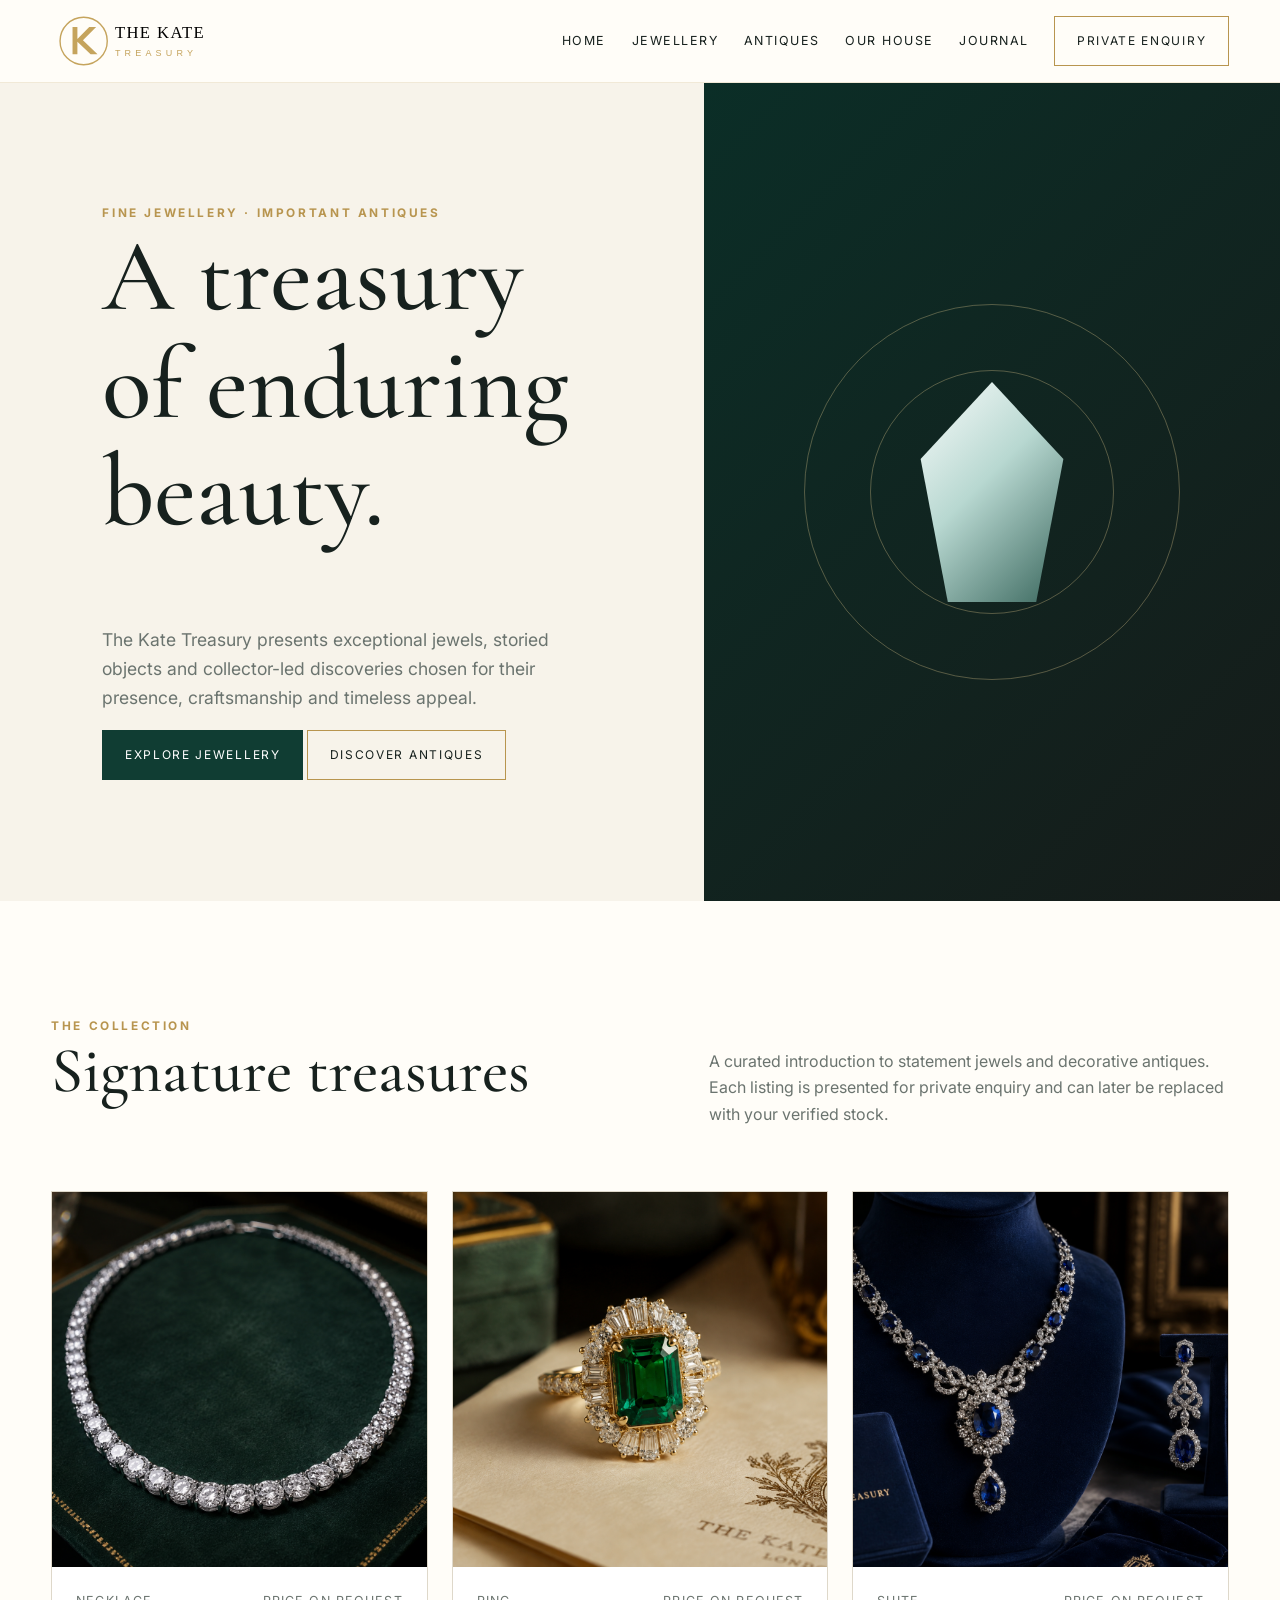
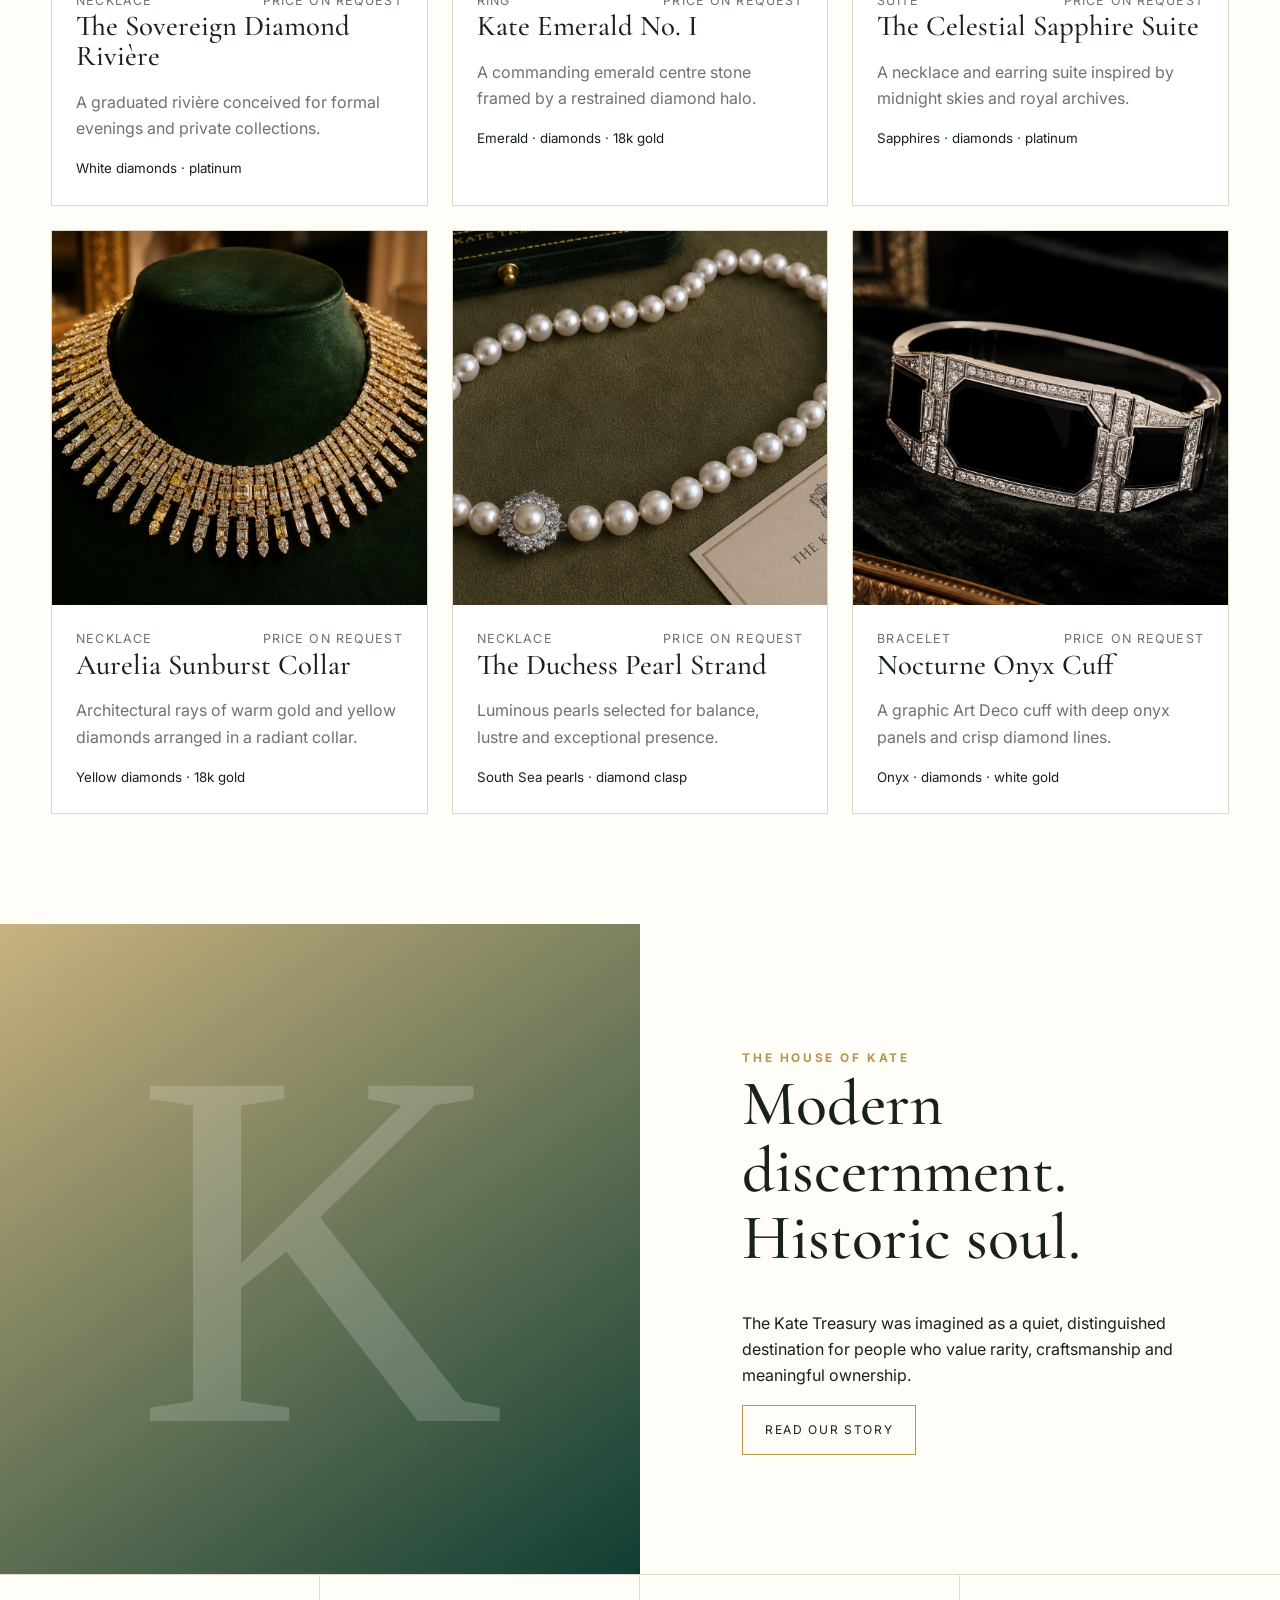
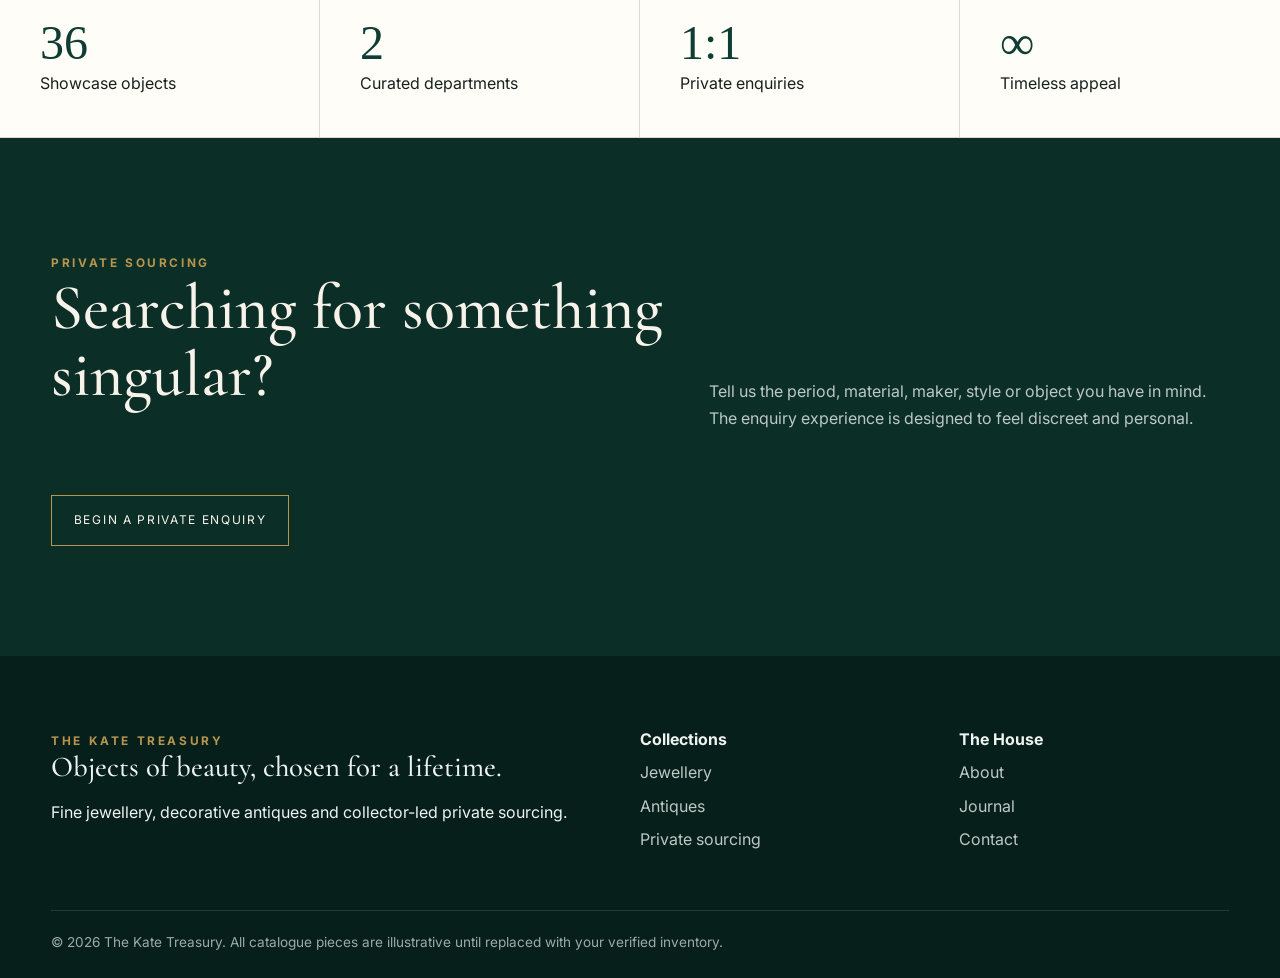
==== index.html @ bd2c29df "first commit" ====
<!DOCTYPE html>
<html lang="en-GB">

<head>
    <meta charset="utf-8">
    <meta name="viewport" content="width=device-width, initial-scale=1">

    <title>The Kate Treasury | Fine Jewellery & Important Antiques</title>

    <meta name="description"
        content="Discover The Kate Treasury, a refined showcase of fine jewellery, statement gemstones, decorative antiques and collector-led private sourcing.">

    <meta name="robots"
        content="index,follow,max-image-preview:large,max-snippet:-1,max-video-preview:-1">

    <link rel="canonical" href="https://thekatetreasury.com/">

    <!-- Open Graph -->
    <meta property="og:type" content="website">
    <meta property="og:site_name" content="The Kate Treasury">
    <meta property="og:title" content="The Kate Treasury | Fine Jewellery & Important Antiques">
    <meta property="og:description"
        content="Discover The Kate Treasury, a refined showcase of fine jewellery, statement gemstones, decorative antiques and collector-led private sourcing.">
    <meta property="og:url" content="https://thekatetreasury.com/">
    <meta property="og:image"
        content="https://thekatetreasury.com/assets/images/products/jewellery-01.svg">

    <!-- Twitter -->
    <meta name="twitter:card" content="summary_large_image">
    <meta name="twitter:title"
        content="The Kate Treasury | Fine Jewellery & Important Antiques">
    <meta name="twitter:description"
        content="Discover The Kate Treasury, a refined showcase of fine jewellery, statement gemstones, decorative antiques and collector-led private sourcing.">
    <meta name="twitter:image"
        content="https://thekatetreasury.com/assets/images/products/jewellery-01.svg">

    <meta name="theme-color" content="#103d33">

    <link rel="icon"
        href="assets/images/brand/favicon.svg"
        type="image/svg+xml">

    <link rel="manifest" href="site.webmanifest">

    <!-- Fonts -->
    <link rel="preconnect"
        href="https://fonts.googleapis.com">

    <link rel="preconnect"
        href="https://fonts.gstatic.com"
        crossorigin>

    <link href="https://fonts.googleapis.com/css2?family=Cormorant+Garamond:wght@400;500;600&family=Inter:wght@400;500;600&display=swap"
        rel="stylesheet">

    <link rel="stylesheet"
        href="assets/css/style.css">

    <!-- Schema -->
    <script type="application/ld+json">
    {
        "@context": "https://schema.org",
        "@type": "Organization",
        "name": "The Kate Treasury",
        "url": "https://thekatetreasury.com/",
        "logo": "https://thekatetreasury.com/assets/images/brand/logo.svg",
        "description": "A private showcase of fine jewellery, decorative antiques and collector-led sourcing.",
        "founder": {
            "@type": "Person",
            "name": "Kate"
        },
        "contactPoint": {
            "@type": "ContactPoint",
            "contactType": "customer enquiries",
            "email": "enquiries@thekatetreasury.com"
        }
    }
    </script>

</head>

<body data-featured="true">

    <!-- Header -->
    <header class="site-header">

        <div class="container nav">

            <a class="brand"
                href="index.html"
                aria-label="The Kate Treasury home">

                <img src="assets/images/brand/logo.svg"
                    alt="The Kate Treasury">

            </a>

            <button class="menu-btn"
                aria-label="Open navigation">
                ☰
            </button>

            <nav class="nav-links"
                aria-label="Primary navigation">

                <a href="index.html">Home</a>

                <a href="pages/jewellery.html">
                    Jewellery
                </a>

                <a href="pages/antiques.html">
                    Antiques
                </a>

                <a href="pages/about.html">
                    Our House
                </a>

                <a href="pages/journal.html">
                    Journal
                </a>

                <a class="btn"
                    href="pages/contact.html">
                    Private Enquiry
                </a>

            </nav>

        </div>

    </header>

    <!-- Main -->
    <main>

        <!-- Hero -->
        <section class="hero">

            <div class="hero-copy">

                <span class="eyebrow">
                    Fine jewellery · Important antiques
                </span>

                <h1>
                    A treasury of enduring beauty.
                </h1>

                <p>
                    The Kate Treasury presents exceptional jewels,
                    storied objects and collector-led discoveries
                    chosen for their presence, craftsmanship and
                    timeless appeal.
                </p>

                <div>

                    <a class="btn btn-solid"
                        href="pages/jewellery.html">

                        Explore Jewellery

                    </a>

                    <a class="btn"
                        href="pages/antiques.html">

                        Discover Antiques

                    </a>

                </div>

            </div>

            <div class="hero-art"
                aria-label="Abstract emerald gemstone artwork">

                <div class="gem"></div>

            </div>

        </section>

        <!-- Featured Collection -->
        <section class="section">

            <div class="container">

                <div class="section-head reveal">

                    <div>

                        <span class="eyebrow">
                            The Collection
                        </span>

                        <h2>
                            Signature treasures
                        </h2>

                    </div>

                    <p>
                        A curated introduction to statement jewels
                        and decorative antiques. Each listing is
                        presented for private enquiry and can later
                        be replaced with your verified stock.
                    </p>

                </div>

                <div id="catalogue-grid"
                    class="grid">

                </div>

            </div>

        </section>

        <!-- About -->
        <section class="split">

            <div class="split-visual"></div>

            <div class="split-copy reveal">

                <span class="eyebrow">
                    The House of Kate
                </span>

                <h2>
                    Modern discernment. Historic soul.
                </h2>

                <p>
                    The Kate Treasury was imagined as a quiet,
                    distinguished destination for people who
                    value rarity, craftsmanship and meaningful
                    ownership.
                </p>

                <a class="btn"
                    href="pages/about.html">

                    Read our story

                </a>

            </div>

        </section>

        <!-- Stats -->
        <section class="stats">

            <div class="stat">
                <strong>36</strong>
                Showcase objects
            </div>

            <div class="stat">
                <strong>2</strong>
                Curated departments
            </div>

            <div class="stat">
                <strong>1:1</strong>
                Private enquiries
            </div>

            <div class="stat">
                <strong>∞</strong>
                Timeless appeal
            </div>

        </section>

        <!-- CTA -->
        <section class="section section-dark">

            <div class="container">

                <div class="section-head reveal">

                    <div>

                        <span class="eyebrow">
                            Private sourcing
                        </span>

                        <h2>
                            Searching for something singular?
                        </h2>

                    </div>

                    <p>
                        Tell us the period, material, maker,
                        style or object you have in mind.
                        The enquiry experience is designed
                        to feel discreet and personal.
                    </p>

                </div>

                <a class="btn"
                    href="pages/contact.html">

                    Begin a private enquiry

                </a>

            </div>

        </section>

    </main>

    <!-- Footer -->
    <footer class="footer">

        <div class="container">

            <div class="footer-grid">

                <div>

                    <span class="eyebrow">
                        The Kate Treasury
                    </span>

                    <h3>
                        Objects of beauty,
                        chosen for a lifetime.
                    </h3>

                    <p>
                        Fine jewellery,
                        decorative antiques
                        and collector-led
                        private sourcing.
                    </p>

                </div>

                <div>

                    <strong>Collections</strong>

                    <a href="pages/jewellery.html">
                        Jewellery
                    </a>

                    <a href="pages/antiques.html">
                        Antiques
                    </a>

                    <a href="pages/contact.html">
                        Private sourcing
                    </a>

                </div>

                <div>

                    <strong>The House</strong>

                    <a href="pages/about.html">
                        About
                    </a>

                    <a href="pages/journal.html">
                        Journal
                    </a>

                    <a href="pages/contact.html">
                        Contact
                    </a>

                </div>

            </div>

            <div class="footer-bottom">

                © <span id="year"></span>
                The Kate Treasury.

                All catalogue pieces are illustrative until
                replaced with your verified inventory.

            </div>

        </div>

    </footer>

    <script src="assets/js/catalogue.js"></script>
    <script src="assets/js/main.js"></script>

</body>

</html>
---- assets/css/style.css ----
:root{--ink:#17211e;--green:#103d33;--green2:#0b2e27;--gold:#b8954f;--gold2:#d9c48b;--ivory:#f7f3ea;--paper:#fffdf8;--muted:#6b746f;--line:#ded8ca;--shadow:0 24px 70px rgba(14,38,31,.12)}*{box-sizing:border-box}html{scroll-behavior:smooth}body{margin:0;background:var(--paper);color:var(--ink);font:16px/1.65 Inter,Arial,sans-serif}img{max-width:100%;display:block}a{color:inherit;text-decoration:none}h1,h2,h3{font-family:"Cormorant Garamond",Georgia,serif;font-weight:500;line-height:1.05;margin:0 0 .6em}h1{font-size:clamp(3.2rem,8vw,7.5rem)}h2{font-size:clamp(2.4rem,5vw,4.6rem)}h3{font-size:1.8rem}.container{width:min(1180px,92%);margin:auto}.eyebrow{text-transform:uppercase;letter-spacing:.22em;font-size:.74rem;color:var(--gold);font-weight:700}.btn{display:inline-flex;align-items:center;justify-content:center;padding:.9rem 1.35rem;border:1px solid var(--gold);text-transform:uppercase;letter-spacing:.14em;font-size:.75rem;transition:.25s;background:transparent}.btn:hover{background:var(--gold);color:white}.btn-solid{background:var(--green);border-color:var(--green);color:white}.site-header{position:sticky;top:0;z-index:20;background:rgba(255,253,248,.92);backdrop-filter:blur(16px);border-bottom:1px solid rgba(184,149,79,.2)}.nav{height:82px;display:flex;align-items:center;justify-content:space-between}.brand img{width:250px;height:auto}.nav-links{display:flex;gap:1.6rem;align-items:center;font-size:.78rem;text-transform:uppercase;letter-spacing:.12em}.menu-btn{display:none;border:0;background:none;font-size:1.5rem}.hero{min-height:calc(100vh - 82px);display:grid;grid-template-columns:1.1fr .9fr;background:var(--ivory)}.hero-copy{display:flex;flex-direction:column;justify-content:center;padding:8vw}.hero-copy p{max-width:650px;font-size:1.1rem;color:var(--muted)}.hero-art{background:linear-gradient(135deg,var(--green2),#161b19);position:relative;overflow:hidden;display:grid;place-items:center}.hero-art:before,.hero-art:after{content:"";position:absolute;border:1px solid rgba(217,196,139,.35);border-radius:50%}.hero-art:before{width:65%;aspect-ratio:1}.hero-art:after{width:42%;aspect-ratio:1}.gem{width:170px;height:220px;background:linear-gradient(135deg,#fff, #b8d8d1 45%,#315f55);clip-path:polygon(50% 0,92% 35%,76% 100%,24% 100%,8% 35%);filter:drop-shadow(0 35px 30px rgba(0,0,0,.4));z-index:2}.section{padding:110px 0}.section-dark{background:var(--green2);color:var(--ivory)}.section-head{display:flex;align-items:end;justify-content:space-between;gap:2rem;margin-bottom:3rem}.section-head p{max-width:520px;color:var(--muted)}.section-dark .section-head p{color:#bdc8c4}.grid{display:grid;grid-template-columns:repeat(3,1fr);gap:24px}.card{background:white;border:1px solid var(--line);transition:.3s}.card:hover{transform:translateY(-7px);box-shadow:var(--shadow)}.card-media{aspect-ratio:1/1;overflow:hidden;background:#102f29}.card-media img{width:100%;height:100%;object-fit:cover;transition:.5s}.card:hover .card-media img{transform:scale(1.03)}.card-body{padding:1.5rem}.card-meta{display:flex;justify-content:space-between;gap:1rem;color:var(--muted);font-size:.78rem;text-transform:uppercase;letter-spacing:.09em}.card p{color:var(--muted);margin:.8rem 0}.split{display:grid;grid-template-columns:1fr 1fr;align-items:center}.split-copy{padding:8vw}.split-visual{min-height:650px;background:linear-gradient(145deg,#c9b27f,var(--green));position:relative}.split-visual:after{content:"K";position:absolute;inset:0;display:grid;place-items:center;font:32rem/1 Georgia;color:rgba(255,255,255,.17)}.stats{display:grid;grid-template-columns:repeat(4,1fr);border-top:1px solid var(--line);border-bottom:1px solid var(--line)}.stat{padding:2.5rem;border-right:1px solid var(--line)}.stat:last-child{border:0}.stat strong{display:block;font:3rem Georgia;color:var(--green)}.page-hero{padding:110px 0 70px;background:var(--ivory);border-bottom:1px solid var(--line)}.filters{display:flex;gap:.8rem;flex-wrap:wrap;margin:2rem 0}.filter{border:1px solid var(--line);background:white;padding:.65rem 1rem;cursor:pointer}.filter.active{background:var(--green);color:white;border-color:var(--green)}.prose{max-width:780px}.prose p{font-size:1.08rem;color:var(--muted)}.contact-grid{display:grid;grid-template-columns:.9fr 1.1fr;gap:70px}.form{display:grid;gap:1rem}.form input,.form textarea,.form select{width:100%;padding:1rem;border:1px solid var(--line);background:white;font:inherit}.form textarea{min-height:170px}.notice{padding:1rem;border-left:3px solid var(--gold);background:var(--ivory);color:var(--muted)}.journal-grid{display:grid;grid-template-columns:repeat(3,1fr);gap:24px}.article-card{padding:2rem;background:var(--ivory);min-height:310px;display:flex;flex-direction:column;justify-content:flex-end}.footer{background:#071f1a;color:#eef3f0;padding:70px 0 25px}.footer-grid{display:grid;grid-template-columns:2fr 1fr 1fr;gap:50px}.footer a{display:block;color:#bdc8c4;margin:.45rem 0}.footer-bottom{margin-top:50px;padding-top:20px;border-top:1px solid rgba(255,255,255,.12);font-size:.85rem;color:#9bacA6}.reveal{opacity:0;transform:translateY(20px);transition:.7s}.reveal.visible{opacity:1;transform:none}@media(max-width:900px){.nav-links{display:none;position:absolute;top:82px;left:0;right:0;background:var(--paper);padding:1.5rem;flex-direction:column;border-bottom:1px solid var(--line)}.nav-links.open{display:flex}.menu-btn{display:block}.hero,.split,.contact-grid{grid-template-columns:1fr}.hero-art{min-height:500px}.grid,.journal-grid{grid-template-columns:repeat(2,1fr)}.stats{grid-template-columns:repeat(2,1fr)}.footer-grid{grid-template-columns:1fr 1fr}}@media(max-width:600px){.brand img{width:205px}.hero-copy{padding:80px 6%}.grid,.journal-grid,.footer-grid{grid-template-columns:1fr}.section{padding:75px 0}.section-head{align-items:start;flex-direction:column}.stats{grid-template-columns:1fr}.stat{border-right:0;border-bottom:1px solid var(--line)}h1{font-size:3.4rem}}
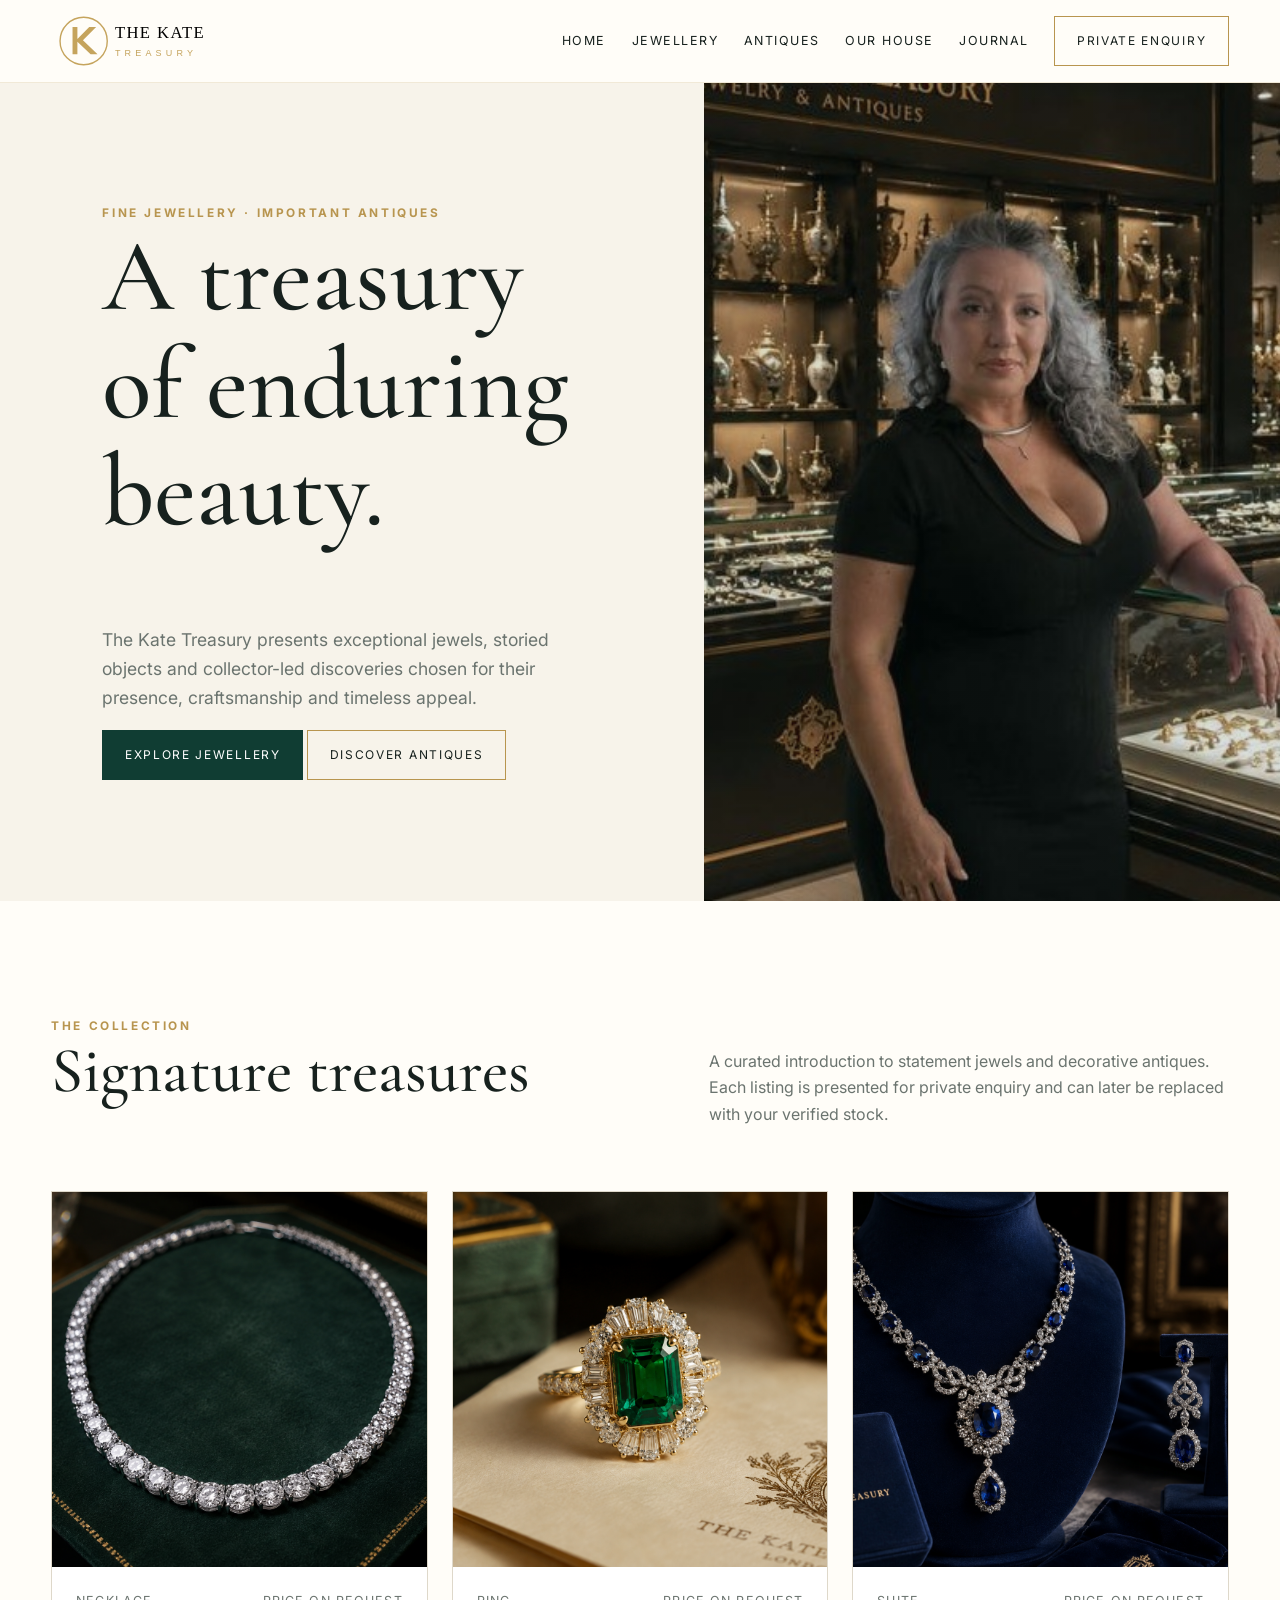
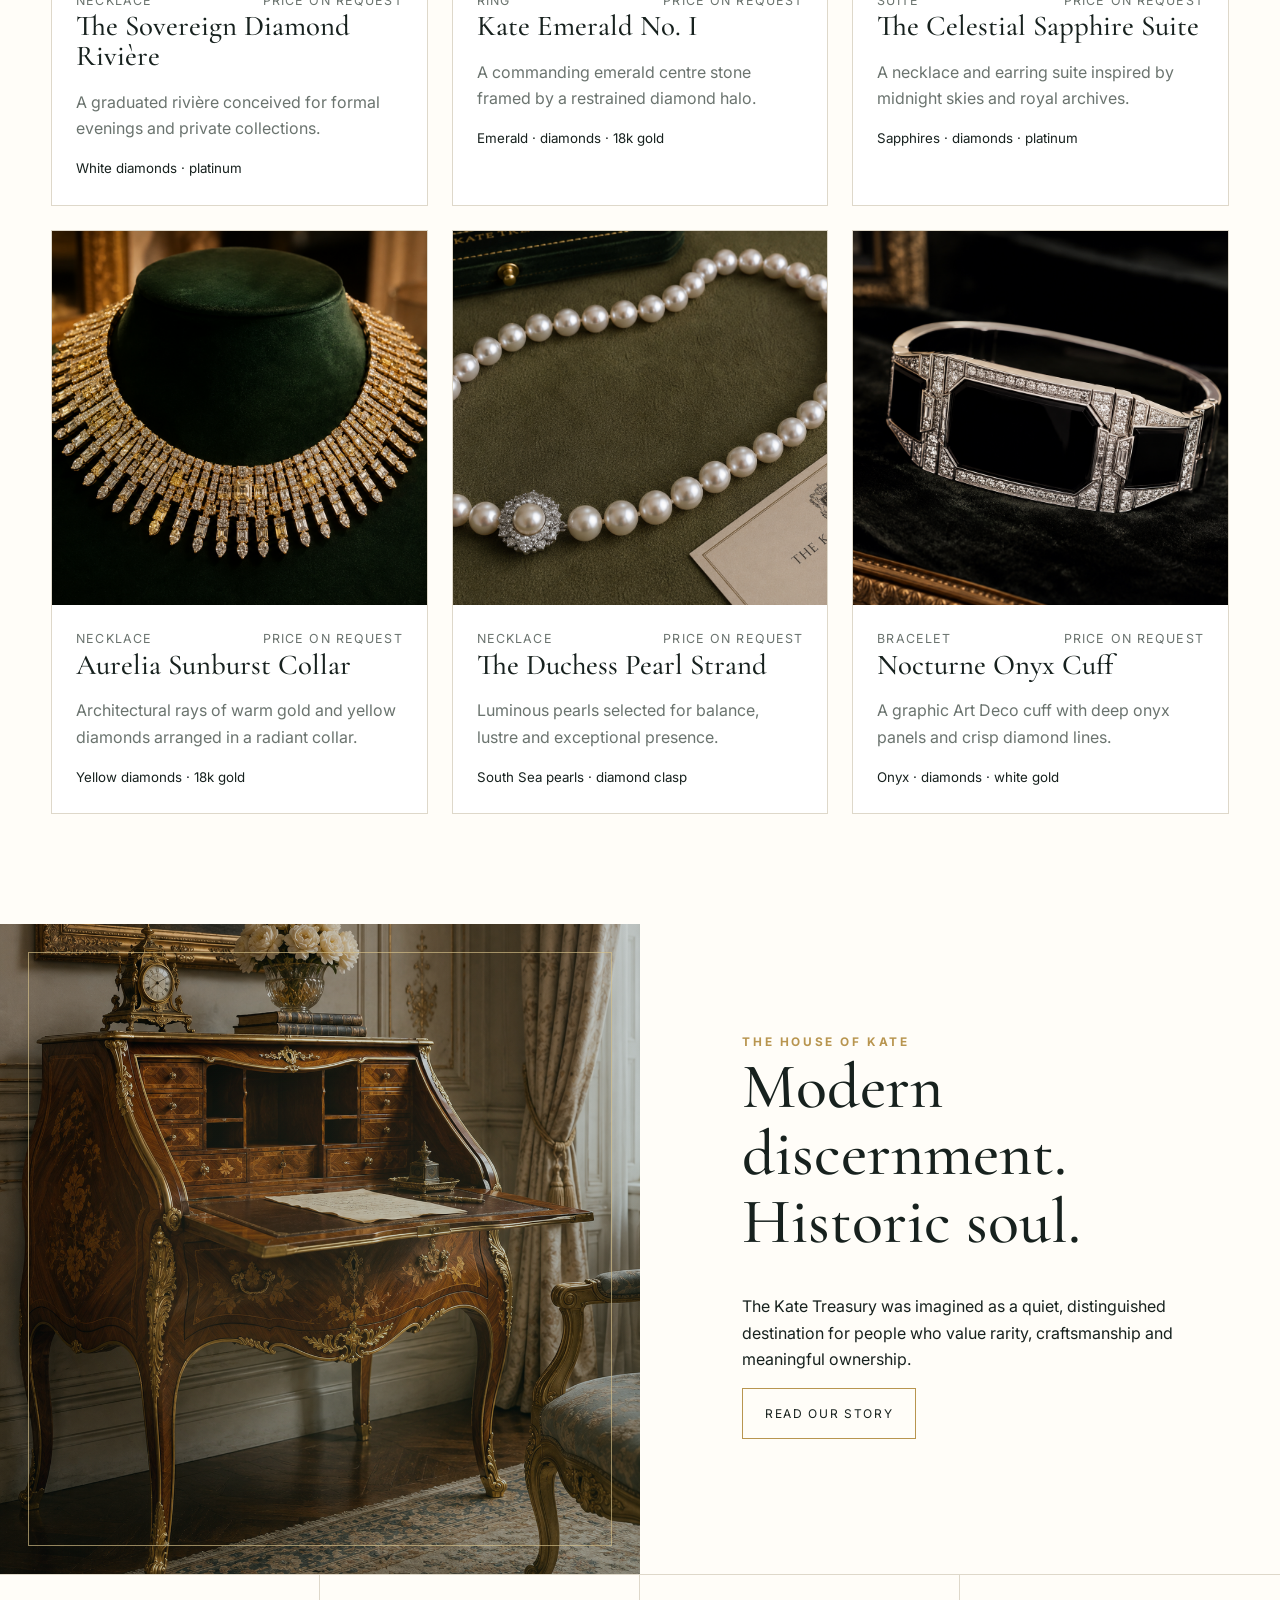
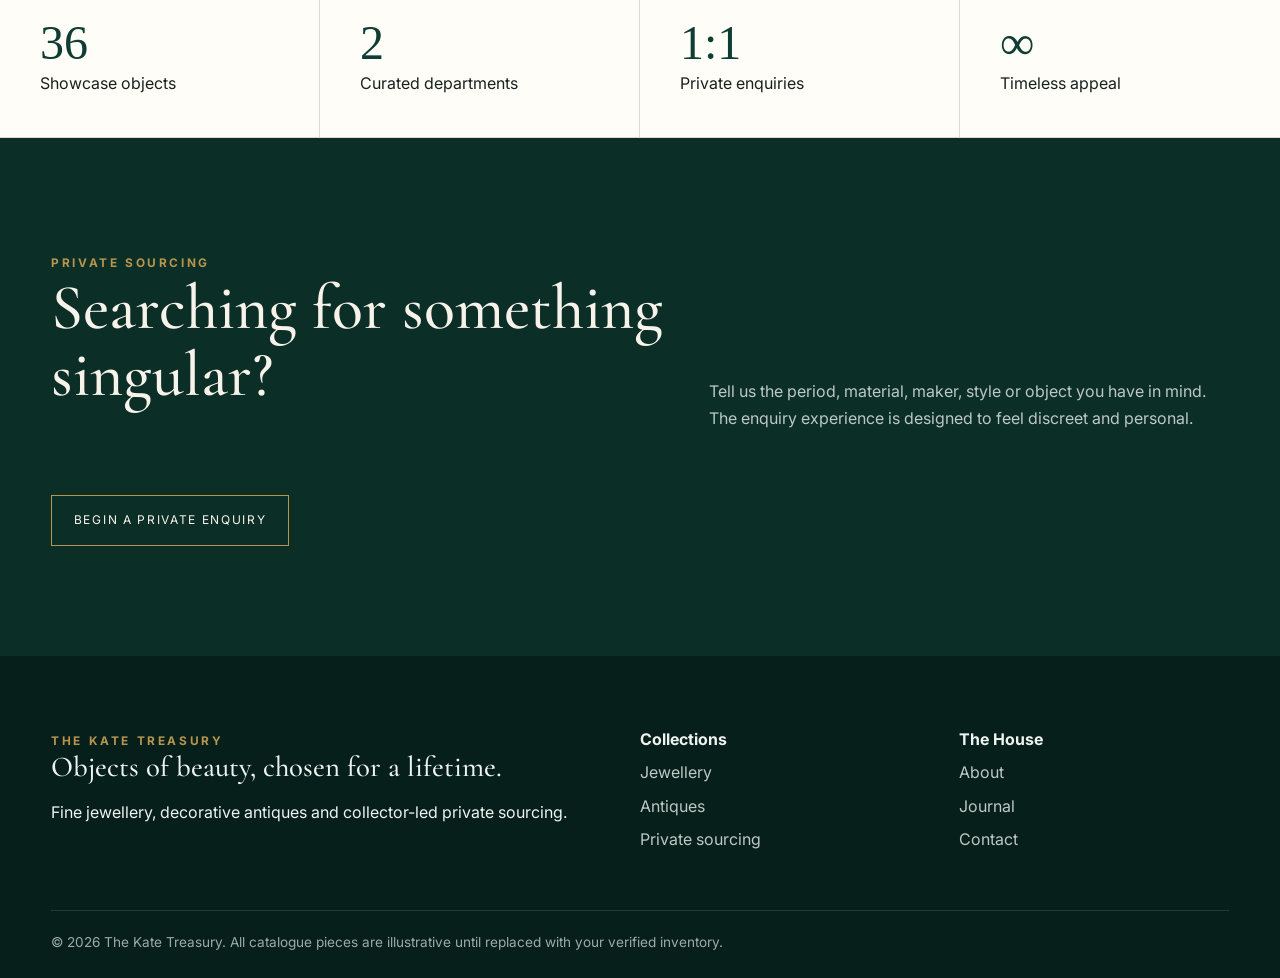
==== commit 55fe8993: "updated interface" ====
--- a/index.html
+++ b/index.html
@@ -72,7 +72,7 @@
         "contactPoint": {
             "@type": "ContactPoint",
             "contactType": "customer enquiries",
-            "email": "enquiries@thekatetreasury.com"
+            "email": "thekatetreasury@.com"
         }
     }
     </script>
@@ -178,8 +178,6 @@
             <div class="hero-art"
                 aria-label="Abstract emerald gemstone artwork">
 
-                <div class="gem"></div>
-
             </div>
 
         </section>
--- a/assets/css/style.css
+++ b/assets/css/style.css
@@ -1,2 +1,745 @@
-
-:root{--ink:#17211e;--green:#103d33;--green2:#0b2e27;--gold:#b8954f;--gold2:#d9c48b;--ivory:#f7f3ea;--paper:#fffdf8;--muted:#6b746f;--line:#ded8ca;--shadow:0 24px 70px rgba(14,38,31,.12)}*{box-sizing:border-box}html{scroll-behavior:smooth}body{margin:0;background:var(--paper);color:var(--ink);font:16px/1.65 Inter,Arial,sans-serif}img{max-width:100%;display:block}a{color:inherit;text-decoration:none}h1,h2,h3{font-family:"Cormorant Garamond",Georgia,serif;font-weight:500;line-height:1.05;margin:0 0 .6em}h1{font-size:clamp(3.2rem,8vw,7.5rem)}h2{font-size:clamp(2.4rem,5vw,4.6rem)}h3{font-size:1.8rem}.container{width:min(1180px,92%);margin:auto}.eyebrow{text-transform:uppercase;letter-spacing:.22em;font-size:.74rem;color:var(--gold);font-weight:700}.btn{display:inline-flex;align-items:center;justify-content:center;padding:.9rem 1.35rem;border:1px solid var(--gold);text-transform:uppercase;letter-spacing:.14em;font-size:.75rem;transition:.25s;background:transparent}.btn:hover{background:var(--gold);color:white}.btn-solid{background:var(--green);border-color:var(--green);color:white}.site-header{position:sticky;top:0;z-index:20;background:rgba(255,253,248,.92);backdrop-filter:blur(16px);border-bottom:1px solid rgba(184,149,79,.2)}.nav{height:82px;display:flex;align-items:center;justify-content:space-between}.brand img{width:250px;height:auto}.nav-links{display:flex;gap:1.6rem;align-items:center;font-size:.78rem;text-transform:uppercase;letter-spacing:.12em}.menu-btn{display:none;border:0;background:none;font-size:1.5rem}.hero{min-height:calc(100vh - 82px);display:grid;grid-template-columns:1.1fr .9fr;background:var(--ivory)}.hero-copy{display:flex;flex-direction:column;justify-content:center;padding:8vw}.hero-copy p{max-width:650px;font-size:1.1rem;color:var(--muted)}.hero-art{background:linear-gradient(135deg,var(--green2),#161b19);position:relative;overflow:hidden;display:grid;place-items:center}.hero-art:before,.hero-art:after{content:"";position:absolute;border:1px solid rgba(217,196,139,.35);border-radius:50%}.hero-art:before{width:65%;aspect-ratio:1}.hero-art:after{width:42%;aspect-ratio:1}.gem{width:170px;height:220px;background:linear-gradient(135deg,#fff, #b8d8d1 45%,#315f55);clip-path:polygon(50% 0,92% 35%,76% 100%,24% 100%,8% 35%);filter:drop-shadow(0 35px 30px rgba(0,0,0,.4));z-index:2}.section{padding:110px 0}.section-dark{background:var(--green2);color:var(--ivory)}.section-head{display:flex;align-items:end;justify-content:space-between;gap:2rem;margin-bottom:3rem}.section-head p{max-width:520px;color:var(--muted)}.section-dark .section-head p{color:#bdc8c4}.grid{display:grid;grid-template-columns:repeat(3,1fr);gap:24px}.card{background:white;border:1px solid var(--line);transition:.3s}.card:hover{transform:translateY(-7px);box-shadow:var(--shadow)}.card-media{aspect-ratio:1/1;overflow:hidden;background:#102f29}.card-media img{width:100%;height:100%;object-fit:cover;transition:.5s}.card:hover .card-media img{transform:scale(1.03)}.card-body{padding:1.5rem}.card-meta{display:flex;justify-content:space-between;gap:1rem;color:var(--muted);font-size:.78rem;text-transform:uppercase;letter-spacing:.09em}.card p{color:var(--muted);margin:.8rem 0}.split{display:grid;grid-template-columns:1fr 1fr;align-items:center}.split-copy{padding:8vw}.split-visual{min-height:650px;background:linear-gradient(145deg,#c9b27f,var(--green));position:relative}.split-visual:after{content:"K";position:absolute;inset:0;display:grid;place-items:center;font:32rem/1 Georgia;color:rgba(255,255,255,.17)}.stats{display:grid;grid-template-columns:repeat(4,1fr);border-top:1px solid var(--line);border-bottom:1px solid var(--line)}.stat{padding:2.5rem;border-right:1px solid var(--line)}.stat:last-child{border:0}.stat strong{display:block;font:3rem Georgia;color:var(--green)}.page-hero{padding:110px 0 70px;background:var(--ivory);border-bottom:1px solid var(--line)}.filters{display:flex;gap:.8rem;flex-wrap:wrap;margin:2rem 0}.filter{border:1px solid var(--line);background:white;padding:.65rem 1rem;cursor:pointer}.filter.active{background:var(--green);color:white;border-color:var(--green)}.prose{max-width:780px}.prose p{font-size:1.08rem;color:var(--muted)}.contact-grid{display:grid;grid-template-columns:.9fr 1.1fr;gap:70px}.form{display:grid;gap:1rem}.form input,.form textarea,.form select{width:100%;padding:1rem;border:1px solid var(--line);background:white;font:inherit}.form textarea{min-height:170px}.notice{padding:1rem;border-left:3px solid var(--gold);background:var(--ivory);color:var(--muted)}.journal-grid{display:grid;grid-template-columns:repeat(3,1fr);gap:24px}.article-card{padding:2rem;background:var(--ivory);min-height:310px;display:flex;flex-direction:column;justify-content:flex-end}.footer{background:#071f1a;color:#eef3f0;padding:70px 0 25px}.footer-grid{display:grid;grid-template-columns:2fr 1fr 1fr;gap:50px}.footer a{display:block;color:#bdc8c4;margin:.45rem 0}.footer-bottom{margin-top:50px;padding-top:20px;border-top:1px solid rgba(255,255,255,.12);font-size:.85rem;color:#9bacA6}.reveal{opacity:0;transform:translateY(20px);transition:.7s}.reveal.visible{opacity:1;transform:none}@media(max-width:900px){.nav-links{display:none;position:absolute;top:82px;left:0;right:0;background:var(--paper);padding:1.5rem;flex-direction:column;border-bottom:1px solid var(--line)}.nav-links.open{display:flex}.menu-btn{display:block}.hero,.split,.contact-grid{grid-template-columns:1fr}.hero-art{min-height:500px}.grid,.journal-grid{grid-template-columns:repeat(2,1fr)}.stats{grid-template-columns:repeat(2,1fr)}.footer-grid{grid-template-columns:1fr 1fr}}@media(max-width:600px){.brand img{width:205px}.hero-copy{padding:80px 6%}.grid,.journal-grid,.footer-grid{grid-template-columns:1fr}.section{padding:75px 0}.section-head{align-items:start;flex-direction:column}.stats{grid-template-columns:1fr}.stat{border-right:0;border-bottom:1px solid var(--line)}h1{font-size:3.4rem}}
+:root {
+    --ink: #17211e;
+    --green: #103d33;
+    --green2: #0b2e27;
+    --gold: #b8954f;
+    --gold2: #d9c48b;
+    --ivory: #f7f3ea;
+    --paper: #fffdf8;
+    --muted: #6b746f;
+    --line: #ded8ca;
+    --shadow: 0 24px 70px rgba(14, 38, 31, .12);
+}
+
+
+/* =========================
+   GLOBAL
+   ========================= */
+
+* {
+    box-sizing: border-box;
+}
+
+html {
+    scroll-behavior: smooth;
+}
+
+body {
+    margin: 0;
+    background: var(--paper);
+    color: var(--ink);
+    font: 16px/1.65 Inter, Arial, sans-serif;
+}
+
+img {
+    max-width: 100%;
+    display: block;
+}
+
+a {
+    color: inherit;
+    text-decoration: none;
+}
+
+h1,
+h2,
+h3 {
+    font-family: "Cormorant Garamond", Georgia, serif;
+    font-weight: 500;
+    line-height: 1.05;
+    margin: 0 0 .6em;
+}
+
+h1 {
+    font-size: clamp(3.2rem, 8vw, 7.5rem);
+}
+
+h2 {
+    font-size: clamp(2.4rem, 5vw, 4.6rem);
+}
+
+h3 {
+    font-size: 1.8rem;
+}
+
+.container {
+    width: min(1180px, 92%);
+    margin: auto;
+}
+
+
+/* =========================
+   TEXT
+   ========================= */
+
+.eyebrow {
+    text-transform: uppercase;
+    letter-spacing: .22em;
+    font-size: .74rem;
+    color: var(--gold);
+    font-weight: 700;
+}
+
+
+/* =========================
+   BUTTONS
+   ========================= */
+
+.btn {
+    display: inline-flex;
+    align-items: center;
+    justify-content: center;
+    padding: .9rem 1.35rem;
+    border: 1px solid var(--gold);
+    text-transform: uppercase;
+    letter-spacing: .14em;
+    font-size: .75rem;
+    transition: .25s;
+    background: transparent;
+}
+
+.btn:hover {
+    background: var(--gold);
+    color: white;
+}
+
+.btn-solid {
+    background: var(--green);
+    border-color: var(--green);
+    color: white;
+}
+
+
+/* =========================
+   HEADER
+   ========================= */
+
+.site-header {
+    position: sticky;
+    top: 0;
+    z-index: 20;
+    background: rgba(255, 253, 248, .92);
+    backdrop-filter: blur(16px);
+    border-bottom: 1px solid rgba(184, 149, 79, .2);
+}
+
+.nav {
+    height: 82px;
+    display: flex;
+    align-items: center;
+    justify-content: space-between;
+}
+
+.brand img {
+    width: 250px;
+    height: auto;
+}
+
+.nav-links {
+    display: flex;
+    gap: 1.6rem;
+    align-items: center;
+    font-size: .78rem;
+    text-transform: uppercase;
+    letter-spacing: .12em;
+}
+
+.menu-btn {
+    display: none;
+    border: 0;
+    background: none;
+    font-size: 1.5rem;
+}
+
+
+/* =========================
+   HERO SECTION
+   ========================= */
+
+.hero {
+    min-height: calc(100vh - 82px);
+    display: grid;
+    grid-template-columns: 1.1fr .9fr;
+    background: var(--ivory);
+}
+
+.hero-copy {
+    display: flex;
+    flex-direction: column;
+    justify-content: center;
+    padding: 8vw;
+}
+
+.hero-copy p {
+    max-width: 650px;
+    font-size: 1.1rem;
+    color: var(--muted);
+}
+
+
+/* =========================
+   HERO IMAGE
+   ========================= */
+
+.hero-art {
+    position: relative;
+    overflow: hidden;
+
+    background-image:
+        linear-gradient(
+            rgba(11, 46, 39, .15),
+            rgba(11, 46, 39, .15)
+        ),
+        url("../images/brand/kate.jpg");
+
+    background-size: cover;
+    background-position: center;
+    background-repeat: no-repeat;
+
+    display: grid;
+    place-items: center;
+}
+
+
+
+/* =========================
+   GENERAL SECTIONS
+   ========================= */
+
+.section {
+    padding: 110px 0;
+}
+
+.section-dark {
+    background: var(--green2);
+    color: var(--ivory);
+}
+
+.section-head {
+    display: flex;
+    align-items: end;
+    justify-content: space-between;
+    gap: 2rem;
+    margin-bottom: 3rem;
+}
+
+.section-head p {
+    max-width: 520px;
+    color: var(--muted);
+}
+
+.section-dark .section-head p {
+    color: #bdc8c4;
+}
+
+
+/* =========================
+   PRODUCT GRID
+   ========================= */
+
+.grid {
+    display: grid;
+    grid-template-columns: repeat(3, 1fr);
+    gap: 24px;
+}
+
+.card {
+    background: white;
+    border: 1px solid var(--line);
+    transition: .3s;
+}
+
+.card:hover {
+    transform: translateY(-7px);
+    box-shadow: var(--shadow);
+}
+
+.card-media {
+    aspect-ratio: 1 / 1;
+    overflow: hidden;
+    background: #102f29;
+}
+
+.card-media img {
+    width: 100%;
+    height: 100%;
+    object-fit: cover;
+    transition: .5s;
+}
+
+.card:hover .card-media img {
+    transform: scale(1.03);
+}
+
+.card-body {
+    padding: 1.5rem;
+}
+
+.card-meta {
+    display: flex;
+    justify-content: space-between;
+    gap: 1rem;
+
+    color: var(--muted);
+
+    font-size: .78rem;
+    text-transform: uppercase;
+    letter-spacing: .09em;
+}
+
+.card p {
+    color: var(--muted);
+    margin: .8rem 0;
+}
+
+
+/* =========================
+   SPLIT SECTION
+   ========================= */
+
+.split {
+    display: grid;
+    grid-template-columns: 1fr 1fr;
+    align-items: stretch;
+}
+
+.split-copy {
+    padding: 8vw;
+}
+
+
+/* =========================
+   SPLIT IMAGE
+   ========================= */
+
+.split-visual {
+    position: relative;
+
+    min-height: 650px;
+
+    overflow: hidden;
+
+    background-image:
+        linear-gradient(
+            135deg,
+            rgba(11, 46, 39, .08),
+            rgba(11, 46, 39, .28)
+        ),
+        url("../images/products/antiques-04.jpg");
+
+    background-size: cover;
+    background-position: center;
+    background-repeat: no-repeat;
+
+    isolation: isolate;
+}
+
+
+/* Gold frame around split image */
+
+.split-visual::before {
+    content: "";
+
+    position: absolute;
+    inset: 28px;
+
+    border: 1px solid rgba(217, 196, 139, .65);
+
+    pointer-events: none;
+
+    z-index: 2;
+}
+
+
+/* Soft luxury glow */
+
+.split-visual::after {
+    content: "";
+
+    position: absolute;
+
+    width: 420px;
+    height: 420px;
+
+    left: 50%;
+    top: 50%;
+
+    transform: translate(-50%, -50%);
+
+    border-radius: 50%;
+
+    background: rgba(217, 196, 139, .08);
+
+    filter: blur(35px);
+
+    pointer-events: none;
+
+    z-index: 1;
+}
+
+
+/* =========================
+   STATS
+   ========================= */
+
+.stats {
+    display: grid;
+    grid-template-columns: repeat(4, 1fr);
+
+    border-top: 1px solid var(--line);
+    border-bottom: 1px solid var(--line);
+}
+
+.stat {
+    padding: 2.5rem;
+    border-right: 1px solid var(--line);
+}
+
+.stat:last-child {
+    border: 0;
+}
+
+.stat strong {
+    display: block;
+
+    font: 3rem Georgia;
+
+    color: var(--green);
+}
+
+
+/* =========================
+   PAGE HERO
+   ========================= */
+
+.page-hero {
+    padding: 110px 0 70px;
+
+    background: var(--ivory);
+
+    border-bottom: 1px solid var(--line);
+}
+
+
+/* =========================
+   FILTERS
+   ========================= */
+
+.filters {
+    display: flex;
+    gap: .8rem;
+    flex-wrap: wrap;
+
+    margin: 2rem 0;
+}
+
+.filter {
+    border: 1px solid var(--line);
+
+    background: white;
+
+    padding: .65rem 1rem;
+
+    cursor: pointer;
+}
+
+.filter.active {
+    background: var(--green);
+    color: white;
+
+    border-color: var(--green);
+}
+
+
+/* =========================
+   CONTENT
+   ========================= */
+
+.prose {
+    max-width: 780px;
+}
+
+.prose p {
+    font-size: 1.08rem;
+    color: var(--muted);
+}
+
+
+/* =========================
+   CONTACT
+   ========================= */
+
+.contact-grid {
+    display: grid;
+    grid-template-columns: .9fr 1.1fr;
+
+    gap: 70px;
+}
+
+.form {
+    display: grid;
+    gap: 1rem;
+}
+
+.form input,
+.form textarea,
+.form select {
+    width: 100%;
+
+    padding: 1rem;
+
+    border: 1px solid var(--line);
+
+    background: white;
+
+    font: inherit;
+}
+
+.form textarea {
+    min-height: 170px;
+}
+
+.notice {
+    padding: 1rem;
+
+    border-left: 3px solid var(--gold);
+
+    background: var(--ivory);
+
+    color: var(--muted);
+}
+
+
+/* =========================
+   JOURNAL
+   ========================= */
+
+.journal-grid {
+    display: grid;
+    grid-template-columns: repeat(3, 1fr);
+
+    gap: 24px;
+}
+
+.article-card {
+    padding: 2rem;
+
+    background: var(--ivory);
+
+    min-height: 310px;
+
+    display: flex;
+    flex-direction: column;
+    justify-content: flex-end;
+}
+
+
+/* =========================
+   FOOTER
+   ========================= */
+
+.footer {
+    background: #071f1a;
+
+    color: #eef3f0;
+
+    padding: 70px 0 25px;
+}
+
+.footer-grid {
+    display: grid;
+
+    grid-template-columns: 2fr 1fr 1fr;
+
+    gap: 50px;
+}
+
+.footer a {
+    display: block;
+
+    color: #bdc8c4;
+
+    margin: .45rem 0;
+}
+
+.footer-bottom {
+    margin-top: 50px;
+
+    padding-top: 20px;
+
+    border-top: 1px solid rgba(255, 255, 255, .12);
+
+    font-size: .85rem;
+
+    color: #9baca6;
+}
+
+
+/* =========================
+   REVEAL ANIMATION
+   ========================= */
+
+.reveal {
+    opacity: 0;
+
+    transform: translateY(20px);
+
+    transition: .7s;
+}
+
+.reveal.visible {
+    opacity: 1;
+
+    transform: none;
+}
+
+
+/* =========================
+   TABLET
+   ========================= */
+
+@media (max-width: 900px) {
+
+    .nav-links {
+        display: none;
+
+        position: absolute;
+
+        top: 82px;
+        left: 0;
+        right: 0;
+
+        background: var(--paper);
+
+        padding: 1.5rem;
+
+        flex-direction: column;
+
+        border-bottom: 1px solid var(--line);
+    }
+
+    .nav-links.open {
+        display: flex;
+    }
+
+    .menu-btn {
+        display: block;
+    }
+
+    .hero,
+    .split,
+    .contact-grid {
+        grid-template-columns: 1fr;
+    }
+
+    .hero-art {
+        min-height: 500px;
+
+        background-position: center center;
+    }
+
+    .split-visual {
+        min-height: 560px;
+
+        background-position: center center;
+    }
+
+    .grid,
+    .journal-grid {
+        grid-template-columns: repeat(2, 1fr);
+    }
+
+    .stats {
+        grid-template-columns: repeat(2, 1fr);
+    }
+
+    .footer-grid {
+        grid-template-columns: 1fr 1fr;
+    }
+}
+
+
+/* =========================
+   MOBILE
+   ========================= */
+
+@media (max-width: 600px) {
+
+    .brand img {
+        width: 205px;
+    }
+
+    .hero-copy {
+        padding: 80px 6%;
+    }
+
+    .hero-art {
+        min-height: 420px;
+
+        background-position: center center;
+    }
+
+    .split-visual {
+        min-height: 480px;
+
+        background-position: center center;
+    }
+
+    .split-visual::before {
+        inset: 18px;
+    }
+
+    .grid,
+    .journal-grid,
+    .footer-grid {
+        grid-template-columns: 1fr;
+    }
+
+    .section {
+        padding: 75px 0;
+    }
+
+    .section-head {
+        align-items: start;
+
+        flex-direction: column;
+    }
+
+    .stats {
+        grid-template-columns: 1fr;
+    }
+
+    .stat {
+        border-right: 0;
+
+        border-bottom: 1px solid var(--line);
+    }
+
+    h1 {
+        font-size: 3.4rem;
+    }
+}
+
+
+/* =========================
+   SMALL PHONES
+   ========================= */
+
+@media (max-width: 380px) {
+
+    .hero-copy {
+        padding: 65px 6%;
+    }
+
+    .hero-art {
+        min-height: 380px;
+    }
+
+    .split-visual {
+        min-height: 420px;
+    }
+
+    .split-visual::before {
+        inset: 14px;
+    }
+}
